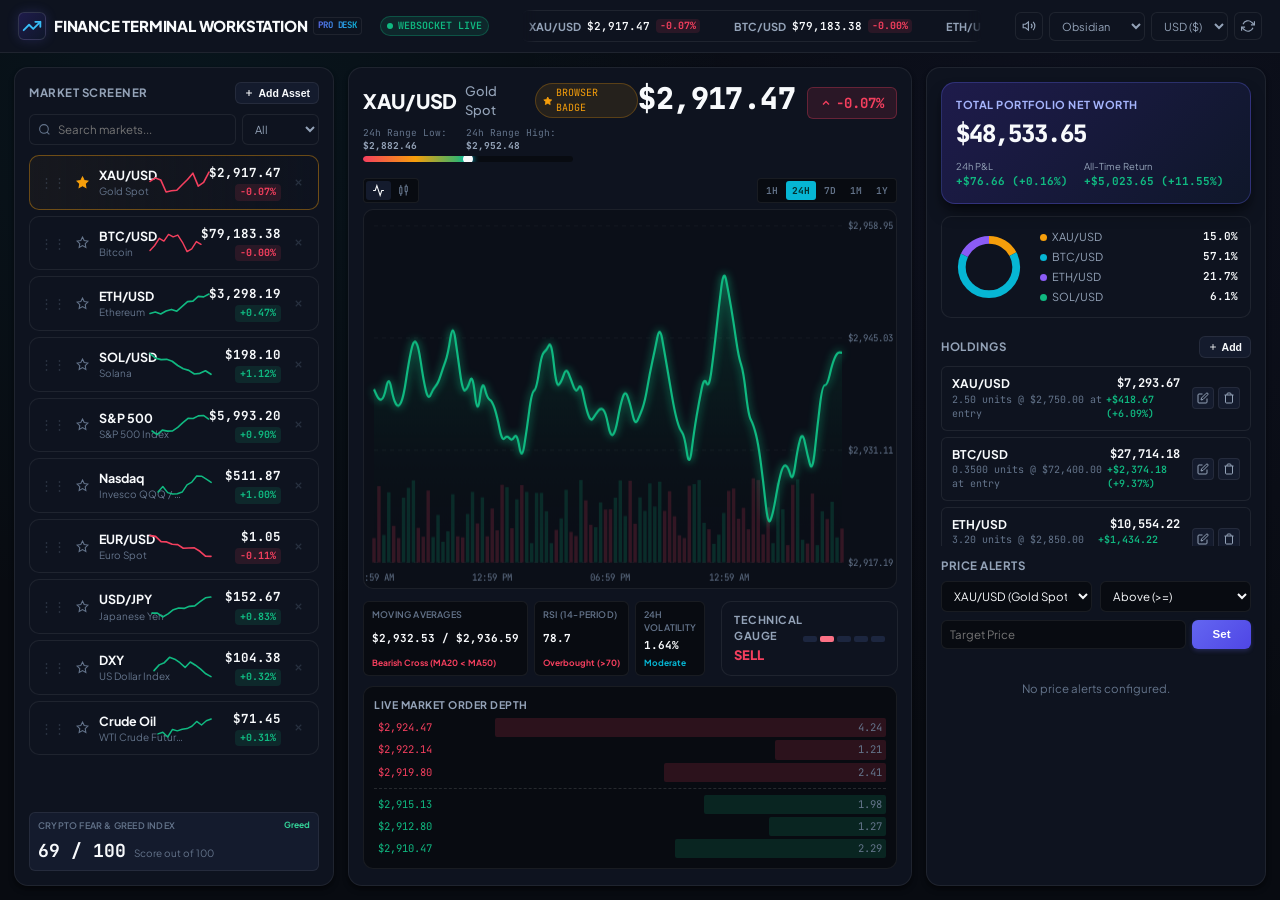
==== dashboard.html @ 5e704557 "Redesign HUD into terminal dashboard UI Reworks the extension into a full “Finance Terminal” experie" ====
<!DOCTYPE html>
<html lang="en">
<head>
  <meta charset="UTF-8">
  <meta name="viewport" content="width=device-width, initial-scale=1.0">
  <title>Finance Terminal Workstation Pro</title>
  <link rel="stylesheet" href="terminal.css">
  <style>
    /* Fullscreen workstation enhancements */
    body {
      background: var(--bg-main);
      height: 100vh;
      overflow: hidden;
    }
    .widescreen-header {
      padding: 10px 18px;
      border-bottom: 1px solid var(--border-subtle);
      background: var(--bg-surface);
      display: flex;
      justify-content: space-between;
      align-items: center;
    }
    .main-terminal-stage {
      height: 380px !important;
    }
    .order-depth-box {
      background: var(--bg-main);
      border: 1px solid var(--border-subtle);
      border-radius: var(--radius-md);
      padding: 10px;
      margin-top: 10px;
    }
    .depth-row {
      display: flex;
      justify-content: space-between;
      font-family: var(--font-mono);
      font-size: 10.5px;
      padding: 2px 4px;
      position: relative;
    }
    .depth-bar-bid {
      position: absolute;
      right: 0;
      top: 0;
      bottom: 0;
      background: rgba(16, 185, 129, 0.15);
      border-radius: 2px;
      z-index: 1;
    }
    .depth-bar-ask {
      position: absolute;
      right: 0;
      top: 0;
      bottom: 0;
      background: rgba(244, 63, 94, 0.15);
      border-radius: 2px;
      z-index: 1;
    }
    .depth-content {
      position: relative;
      z-index: 2;
      display: flex;
      justify-content: space-between;
      width: 100%;
    }
  </style>
</head>
<body data-mode="dashboard">
  <div class="dashboard-mode" id="dashboardRoot">
    
    <!-- Workstation Top Header -->
    <header class="widescreen-header">
      <div class="brand-group">
        <div class="brand-logo-wrap">
          <svg width="20" height="20" viewBox="0 0 24 24" fill="none" stroke="#38bdf8" stroke-width="2.2" stroke-linecap="round" stroke-linejoin="round">
            <polyline points="22 7 13.5 15.5 8.5 10.5 2 17"></polyline>
            <polyline points="16 7 22 7 22 13"></polyline>
          </svg>
        </div>
        <div>
          <div class="brand-title" style="font-size: 15px;">
            <span>FINANCE TERMINAL WORKSTATION</span>
            <span class="brand-tag">PRO DESK</span>
          </div>
        </div>
        <div class="live-beacon" style="margin-left: 10px;">
          <span class="beacon-dot"></span>
          <span>WEBSOCKET LIVE</span>
        </div>
      </div>

      <!-- Center Ticker Tape -->
      <div style="width: 460px; margin: 0 20px;">
        <div class="marquee-container" style="margin-bottom: 0; padding: 4px 0;">
          <div class="marquee-track" id="marqueeTrack">
            <!-- Dynamic items -->
          </div>
        </div>
      </div>

      <!-- Right Header Actions -->
      <div class="header-actions">
        <!-- Audio Chime Toggle -->
        <button class="btn-icon" id="soundToggleBtn" title="Toggle Sound">
          <svg id="soundOnIcon" width="14" height="14" viewBox="0 0 24 24" fill="none" stroke="currentColor" stroke-width="2"><polygon points="11 5 6 9 2 9 2 15 6 15 11 19 11 5"></polygon><path d="M19.07 4.93a10 10 0 0 1 0 14.14M15.54 8.46a5 5 0 0 1 0 7.07"></path></svg>
          <svg id="soundOffIcon" style="display:none;" width="14" height="14" viewBox="0 0 24 24" fill="none" stroke="currentColor" stroke-width="2"><line x1="1" y1="1" x2="23" y2="23"></line><path d="M9 9v3a3 3 0 0 0 5.12 2.12M15 9.34V4a3 3 0 0 0-5.94-.6"></path><path d="M17 16.95A7 7 0 0 1 5 12v-2m14 0v2a7 7 0 0 1-.11 1.23"></path><line x1="12" y1="19" x2="12" y2="23"></line><line x1="8" y1="23" x2="16" y2="23"></line></svg>
        </button>

        <!-- Theme Picker -->
        <select class="filter-select" id="settingTheme" style="font-size: 11px;">
          <option value="obsidian">Obsidian</option>
          <option value="cyber">Cyberpunk</option>
          <option value="midnight">Midnight</option>
          <option value="light">Crisp Light</option>
        </select>

        <!-- Currency -->
        <select class="filter-select" id="settingCurrency" style="font-size: 11px;">
          <option value="USD">USD ($)</option>
          <option value="EUR">EUR (€)</option>
          <option value="GBP">GBP (£)</option>
          <option value="JPY">JPY (¥)</option>
        </select>

        <!-- Refresh -->
        <button class="btn-icon" id="refreshBtn" title="Refresh Now">
          <svg id="refreshIcon" width="14" height="14" viewBox="0 0 24 24" fill="none" stroke="currentColor" stroke-width="2"><polyline points="23 4 23 10 17 10"></polyline><polyline points="1 20 1 14 7 14"></polyline><path d="M3.51 9a9 9 0 0 1 14.85-3.36L23 10M1 14l4.64 4.36A9 9 0 0 0 20.49 15"></path></svg>
        </button>
      </div>
    </header>

    <!-- 3-Column Workstation Grid -->
    <div class="dashboard-grid">
      
      <!-- COLUMN 1: MARKET SCREENER & WATCHLIST -->
      <aside class="dashboard-panel col-left">
        <div class="section-heading" style="margin-bottom: 10px; display: flex; justify-content: space-between; align-items: center;">
          <span>Market Screener</span>
          <button class="btn-small" id="openAddAssetModalBtn">
            <svg width="10" height="10" viewBox="0 0 24 24" fill="none" stroke="currentColor" stroke-width="2.5"><line x1="12" y1="5" x2="12" y2="19"></line><line x1="5" y1="12" x2="19" y2="12"></line></svg>
            Add Asset
          </button>
        </div>

        <div class="screener-toolbar">
          <div class="search-input-wrap">
            <svg class="search-icon" viewBox="0 0 24 24" fill="none" stroke="currentColor" stroke-width="2"><circle cx="11" cy="11" r="8"></circle><line x1="21" y1="21" x2="16.65" y2="16.65"></line></svg>
            <input type="search" class="search-input" id="screenerSearch" placeholder="Search markets...">
          </div>
          <select class="filter-select" id="screenerTypeFilter">
            <option value="all">All</option>
            <option value="crypto">Crypto</option>
            <option value="commodity">Metals</option>
            <option value="index">Indices</option>
            <option value="forex">Forex</option>
          </select>
        </div>

        <div class="watchlist-list" id="watchlistContainer" style="flex: 1; overflow-y: auto;">
          <!-- Dynamically populated -->
        </div>

        <!-- Sentiment Meter in Col 1 -->
        <div class="intel-card" style="margin-top: 10px; background: var(--bg-surface-elevated);">
          <div style="display: flex; justify-content: space-between; align-items: center;">
            <span class="intel-label">Crypto Fear & Greed Index</span>
            <span class="intel-rating" id="fngSignal" style="color: var(--bull);">Greed</span>
          </div>
          <div style="display: flex; align-items: baseline; gap: 8px; margin-top: 4px;">
            <span class="intel-value" id="fngValue" style="font-size: 18px;">68</span>
            <span style="font-size: 10px; color: var(--text-tertiary);">Score out of 100</span>
          </div>
        </div>
      </aside>

      <!-- COLUMN 2: PRIMARY PRO TERMINAL CHART & DEPTH -->
      <main class="dashboard-panel col-center">
        <!-- Hero Header Row -->
        <div class="hero-top-row">
          <div class="hero-asset-meta">
            <span class="hero-symbol" id="heroSymbol" style="font-size: 20px;">XAU/USD</span>
            <span class="hero-name" id="heroName" style="font-size: 13px;">Gold Spot</span>
            <div class="hero-pin-badge" id="heroBadgeStatus">
              <svg width="10" height="10" viewBox="0 0 24 24" fill="#f59e0b" stroke="#f59e0b" stroke-width="2"><polygon points="12 2 15.09 8.26 22 9.27 17 14.14 18.18 21.02 12 17.77 5.82 21.02 7 14.14 2 9.27 8.91 8.26 12 2"></polygon></svg>
              <span>BROWSER BADGE</span>
            </div>
          </div>

          <div style="display: flex; align-items: baseline; gap: 12px;">
            <span class="hero-price" id="heroPrice" style="font-size: 30px;">$2,912.40</span>
            <span class="delta-badge up" id="heroDelta" style="font-size: 14px; padding: 5px 12px;">
              <svg width="12" height="12" viewBox="0 0 24 24" fill="none" stroke="currentColor" stroke-width="2.5"><polyline points="18 15 12 9 6 15"></polyline></svg>
              <span id="heroDeltaVal">+0.85%</span>
            </span>
          </div>
        </div>

        <!-- 24h High/Low -->
        <div class="range-bar-wrap" style="margin-bottom: 14px;">
          <div class="range-labels">
            <span>24h Range Low: <strong id="heroLowPrice">$2,892.10</strong></span>
            <span>24h Range High: <strong id="heroHighPrice">$2,928.40</strong></span>
          </div>
          <div class="range-track" style="height: 6px;">
            <div class="range-fill" id="rangeFill" style="width: 68%;"></div>
            <div class="range-pin" id="rangePin" style="left: 68%; width: 10px; height: 10px;"></div>
          </div>
        </div>

        <!-- Chart Controls -->
        <div class="chart-controls-bar">
          <div class="chart-type-toggle">
            <button class="chart-type-btn active" data-type="area" id="btnChartArea" title="Area Spline">
              <svg viewBox="0 0 24 24" fill="none" stroke="currentColor" stroke-width="2"><polyline points="22 12 18 12 15 21 9 3 6 12 2 12"></polyline></svg>
            </button>
            <button class="chart-type-btn" data-type="candle" id="btnChartCandle" title="Candlestick OHLC">
              <svg viewBox="0 0 24 24" fill="none" stroke="currentColor" stroke-width="2"><rect x="5" y="6" width="4" height="12" rx="1"></rect><line x1="7" y1="2" x2="7" y2="6"></line><line x1="7" y1="18" x2="7" y2="22"></line><rect x="15" y="4" width="4" height="10" rx="1"></rect><line x1="17" y1="1" x2="17" y2="4"></line><line x1="17" y1="14" x2="17" y2="21"></line></svg>
            </button>
          </div>

          <div class="timeframe-group">
            <button class="timeframe-btn active" data-range="1h">1H</button>
            <button class="timeframe-btn" data-range="24h">24H</button>
            <button class="timeframe-btn" data-range="7d">7D</button>
            <button class="timeframe-btn" data-range="1m">1M</button>
            <button class="timeframe-btn" data-range="1y">1Y</button>
          </div>
        </div>

        <!-- Large Interactive Chart Canvas -->
        <div class="chart-stage main-terminal-stage" id="chartStage">
          <canvas class="chart-canvas" id="mainChartCanvas"></canvas>
          <div class="chart-tooltip" id="chartTooltip">
            <div class="tooltip-time" id="tooltipTime">--:--</div>
            <div class="tooltip-price" id="tooltipPrice">$0.00</div>
          </div>
        </div>

        <!-- Technical Intelligence Grid & Meter -->
        <div style="display: grid; grid-template-columns: 2fr 1fr; gap: 10px; margin-top: 12px;">
          <div class="intel-grid" style="margin-top: 0;">
            <div class="intel-card">
              <span class="intel-label">Moving Averages</span>
              <span class="intel-value" id="maValues">$2,890 / $2,865</span>
              <span class="intel-rating" id="maSignal" style="color: var(--bull);">Bullish Cross</span>
            </div>
            <div class="intel-card">
              <span class="intel-label">RSI (14-Period)</span>
              <span class="intel-value" id="rsiValue">58.4</span>
              <span class="intel-rating" id="rsiSignal" style="color: var(--text-secondary);">Neutral Momentum</span>
            </div>
            <div class="intel-card">
              <span class="intel-label">24h Volatility</span>
              <span class="intel-value" id="volatilityVal">1.64%</span>
              <span class="intel-rating" style="color: var(--accent-cyan);">Moderate</span>
            </div>
          </div>

          <div class="technical-meter-card" style="margin-bottom: 0;">
            <div class="meter-left">
              <span class="meter-title">Technical Gauge</span>
              <span class="meter-status bull" id="technicalMeterText">STRONG BUY</span>
            </div>
            <div class="meter-bar-container">
              <div class="meter-segment" id="segStrongSell"></div>
              <div class="meter-segment" id="segSell"></div>
              <div class="meter-segment" id="segNeutral"></div>
              <div class="meter-segment" id="segBuy"></div>
              <div class="meter-segment active-strong-buy" id="segStrongBuy"></div>
            </div>
          </div>
        </div>

        <!-- Order Book Depth Simulation -->
        <div class="order-depth-box">
          <div class="section-heading" style="margin-bottom: 6px; font-size: 10.5px;">Live Market Order Depth</div>
          <div id="orderBookList">
            <!-- Dynamically populated -->
          </div>
        </div>
      </main>

      <!-- COLUMN 3: PORTFOLIO, ALERTS & TOOLS -->
      <aside class="dashboard-panel col-right">
        <!-- Portfolio Hero -->
        <div class="portfolio-hero" style="padding: 14px;">
          <div class="portfolio-label">Total Portfolio Net Worth</div>
          <div class="portfolio-total" id="portfolioTotalVal" style="font-size: 24px;">$48,912.45</div>
          <div class="portfolio-metrics">
            <div class="p-metric">
              <span class="p-metric-label">24h P&L</span>
              <span class="p-metric-val" id="portfolio24hPnl" style="color: var(--bull);">+$1,140.20 (+2.38%)</span>
            </div>
            <div class="p-metric">
              <span class="p-metric-label">All-Time Return</span>
              <span class="p-metric-val" id="portfolioAllTimePnl" style="color: var(--bull);">+$8,450.00 (+20.8%)</span>
            </div>
          </div>
        </div>

        <!-- Donut Allocation -->
        <div class="allocation-wrap">
          <div class="donut-stage" style="width: 70px; height: 70px;">
            <svg class="donut-svg" viewBox="0 0 36 36" id="portfolioDonutSvg"></svg>
          </div>
          <div class="donut-legend" id="donutLegend" style="font-size: 10.5px;"></div>
        </div>

        <!-- Holdings List -->
        <div class="holdings-header" style="margin-top: 6px;">
          <span class="section-heading">Holdings</span>
          <button class="btn-small" id="openAddHoldingBtn">
            <svg width="10" height="10" viewBox="0 0 24 24" fill="none" stroke="currentColor" stroke-width="2"><line x1="12" y1="5" x2="12" y2="19"></line><line x1="5" y1="12" x2="19" y2="12"></line></svg>
            Add
          </button>
        </div>
        <div id="holdingsListContainer" style="max-height: 180px; overflow-y: auto; margin-bottom: 12px;"></div>

        <!-- Quick Price Alerts -->
        <div class="section-heading" style="margin-bottom: 6px;">Price Alerts</div>
        <form class="alert-builder-form" id="alertBuilderForm" style="margin-bottom: 8px;">
          <div class="alert-input-grid">
            <select id="alertAssetSelect" aria-label="Asset"></select>
            <select id="alertConditionSelect" aria-label="Condition">
              <option value="above">Above (>=)</option>
              <option value="below">Below (<=)</option>
            </select>
          </div>
          <div style="display: flex; gap: 6px;">
            <input type="number" step="any" min="0" id="alertTargetInput" placeholder="Target Price" required>
            <button type="submit" class="btn-primary" style="width: 70px; padding: 6px 10px;">Set</button>
          </div>
        </form>
        <div class="active-alerts-list" id="activeAlertsList" style="flex: 1; overflow-y: auto;"></div>
      </aside>

    </div>

    <!-- Modals -->
    <!-- 1. Add Asset Modal -->
    <div class="modal-overlay" id="addAssetModal">
      <div class="modal-box">
        <div class="modal-title">
          <svg width="16" height="16" viewBox="0 0 24 24" fill="none" stroke="#6366f1" stroke-width="2.5"><line x1="12" y1="5" x2="12" y2="19"></line><line x1="5" y1="12" x2="19" y2="12"></line></svg>
          Add Custom Asset
        </div>
        <div class="modal-inputs">
          <input type="text" id="customSymbolInput" placeholder="Symbol (e.g. DOGE, NVDA, TSLA)" autocomplete="off">
          <input type="text" id="customNameInput" placeholder="Asset Name (e.g. Dogecoin)" autocomplete="off">
          <select id="customTypeInput">
            <option value="crypto">Cryptocurrency</option>
            <option value="commodity">Commodity / Metal</option>
            <option value="index">Index / Stock</option>
            <option value="forex">Forex Pair</option>
          </select>
        </div>
        <div class="modal-actions">
          <button class="btn-secondary" id="cancelAddAssetBtn">Cancel</button>
          <button class="btn-primary" id="confirmAddAssetBtn" style="width: auto;">Add to Watchlist</button>
        </div>
      </div>
    </div>

    <!-- 2. Add / Update Holding Modal -->
    <div class="modal-overlay" id="addHoldingModal">
      <div class="modal-box">
        <div class="modal-title">
          <svg width="16" height="16" viewBox="0 0 24 24" fill="none" stroke="#10b981" stroke-width="2.5"><rect x="2" y="7" width="20" height="14" rx="2" ry="2"></rect><path d="M16 21V5a2 2 0 0 0-2-2h-4a2 2 0 0 0-2 2v16"></path></svg>
          <span id="holdingModalTitleText">Track Asset Value</span>
        </div>
        <input type="hidden" id="editingHoldingId" value="">
        <div class="modal-inputs">
          <label style="font-size: 10px; color: var(--text-tertiary); font-weight: 700; text-transform: uppercase;">1. Choose Asset</label>
          <select id="holdingAssetSelect"></select>
          <div id="holdingCurrentPriceInfo" style="font-size: 11px; font-family: var(--font-mono); color: var(--accent-cyan); margin-top: -4px; margin-bottom: 6px;">
            Current Market Price: $0.00
          </div>

          <div style="display: flex; gap: 4px; margin-bottom: 8px;">
            <button type="button" class="btn-small active" id="modeUsdBtn" style="flex: 1; justify-content: center; font-size: 10px; padding: 5px 6px;">💵 In USD ($)</button>
            <button type="button" class="btn-small" id="modeUnitsBtn" style="flex: 1; justify-content: center; font-size: 10px; padding: 5px 6px;">🪙 By Coin/Units</button>
          </div>

          <!-- Mode 1: USD Amount (Intuitive & Default) -->
          <div id="holdingUsdContainer">
            <label style="font-size: 10px; color: var(--text-tertiary); font-weight: 700; text-transform: uppercase;">2. How much you hold in USD right now</label>
            <input type="number" step="any" min="0" id="holdingUsdAmountInput" placeholder="e.g. 500 or 2500" autocomplete="off">
            <div id="holdingUsdCalcPreview" style="font-size: 10.5px; font-family: var(--font-mono); color: var(--text-secondary); margin-top: 4px;">
              ≈ 0.00 units locked at current price
            </div>
          </div>

          <!-- Mode 2: By exact units / custom price (Optional) -->
          <div id="holdingUnitsContainer" style="display: none;">
            <label style="font-size: 10px; color: var(--text-tertiary); font-weight: 700; text-transform: uppercase;">Exact units owned</label>
            <input type="number" step="any" min="0" id="holdingAmountInput" placeholder="Quantity (e.g. 0.035)" autocomplete="off">
            <label style="font-size: 10px; color: var(--text-tertiary); font-weight: 700; text-transform: uppercase; margin-top: 6px;">Buy Price per unit ($)</label>
            <input type="number" step="any" min="0" id="holdingBuyPriceInput" placeholder="Price per unit ($)" autocomplete="off">
          </div>
        </div>
        <div class="modal-actions">
          <button class="btn-secondary" id="cancelAddHoldingBtn">Cancel</button>
          <button class="btn-primary" id="confirmAddHoldingBtn" style="width: auto;">Start Tracking</button>
        </div>
      </div>
    </div>

  </div>

  <script src="config.js"></script>
  <script src="popup.js"></script>
</body>
</html>
---- terminal.css ----
/* ==========================================================================
   FINANCE TERMINAL & HUD — MASTER DESIGN SYSTEM
   ========================================================================== */

@import url('https://fonts.googleapis.com/css2?family=JetBrains+Mono:wght@400;500;600;700&family=Plus+Jakarta+Sans:wght@300;400;500;600;700;800&display=swap');

:root {
  /* Default: Obsidian Theme */
  --bg-main: #080b11;
  --bg-surface: #0e131f;
  --bg-surface-elevated: #141b2d;
  --bg-surface-hover: #1c263f;
  --bg-glass: rgba(14, 19, 31, 0.75);
  
  --border-subtle: rgba(255, 255, 255, 0.07);
  --border-medium: rgba(255, 255, 255, 0.12);
  --border-focus: #6366f1;
  --border-glow: rgba(99, 102, 241, 0.25);
  
  --text-primary: #f8fafc;
  --text-secondary: #94a3b8;
  --text-tertiary: #64748b;
  --text-inverse: #090d16;
  
  --bull: #10b981;
  --bull-glow: rgba(16, 185, 129, 0.2);
  --bull-bg: rgba(16, 185, 129, 0.12);
  --bull-border: rgba(16, 185, 129, 0.3);
  
  --bear: #f43f5e;
  --bear-glow: rgba(244, 63, 94, 0.2);
  --bear-bg: rgba(244, 63, 94, 0.12);
  --bear-border: rgba(244, 63, 94, 0.3);
  
  --accent: #6366f1;
  --accent-cyan: #06b6d4;
  --accent-gold: #f59e0b;
  --accent-purple: #8b5cf6;
  --accent-glow: rgba(6, 182, 212, 0.2);
  
  --font-sans: 'Plus Jakarta Sans', -apple-system, BlinkMacSystemFont, "Segoe UI", Roboto, sans-serif;
  --font-mono: 'JetBrains Mono', monospace;
  
  --radius-xs: 4px;
  --radius-sm: 6px;
  --radius-md: 10px;
  --radius-lg: 14px;
  --radius-xl: 18px;
  --radius-full: 9999px;
  
  --shadow-sm: 0 1px 2px 0 rgba(0, 0, 0, 0.25);
  --shadow-md: 0 4px 6px -1px rgba(0, 0, 0, 0.4), 0 2px 4px -2px rgba(0, 0, 0, 0.4);
  --shadow-lg: 0 10px 15px -3px rgba(0, 0, 0, 0.5), 0 4px 6px -4px rgba(0, 0, 0, 0.5);
  --shadow-glow-cyan: 0 0 20px rgba(6, 182, 212, 0.25);
  --shadow-glow-bull: 0 0 15px rgba(16, 185, 129, 0.2);
  --shadow-glow-bear: 0 0 15px rgba(244, 63, 94, 0.2);
  
  --transition-fast: 0.15s cubic-bezier(0.4, 0, 0.2, 1);
  --transition-normal: 0.25s cubic-bezier(0.4, 0, 0.2, 1);
}

/* Theme: Cyberpunk Emerald */
[data-theme="cyber"] {
  --bg-main: #050b09;
  --bg-surface: #0a1713;
  --bg-surface-elevated: #10241e;
  --bg-surface-hover: #17332b;
  --bg-glass: rgba(10, 23, 19, 0.8);
  --border-subtle: rgba(16, 185, 129, 0.15);
  --border-medium: rgba(16, 185, 129, 0.25);
  --accent: #10b981;
  --accent-cyan: #2dd4bf;
  --border-focus: #10b981;
}

/* Theme: Midnight Navy */
[data-theme="midnight"] {
  --bg-main: #050914;
  --bg-surface: #0b1329;
  --bg-surface-elevated: #111d3e;
  --bg-surface-hover: #192b57;
  --bg-glass: rgba(11, 19, 41, 0.8);
  --border-subtle: rgba(56, 189, 248, 0.12);
  --border-medium: rgba(56, 189, 248, 0.22);
  --accent: #38bdf8;
  --accent-cyan: #38bdf8;
  --border-focus: #38bdf8;
}

/* Theme: Crisp Light */
[data-theme="light"] {
  --bg-main: #f1f5f9;
  --bg-surface: #ffffff;
  --bg-surface-elevated: #f8fafc;
  --bg-surface-hover: #e2e8f0;
  --bg-glass: rgba(255, 255, 255, 0.85);
  --border-subtle: #e2e8f0;
  --border-medium: #cbd5e1;
  --border-focus: #4f46e5;
  --text-primary: #0f172a;
  --text-secondary: #475569;
  --text-tertiary: #94a3b8;
  --text-inverse: #ffffff;
  --shadow-sm: 0 1px 3px rgba(0,0,0,0.06);
  --shadow-md: 0 4px 6px -1px rgba(0,0,0,0.08);
  --shadow-lg: 0 10px 15px -3px rgba(0,0,0,0.1);
}

/* Reset & Base */
* {
  box-sizing: border-box;
  margin: 0;
  padding: 0;
}

body {
  font-family: var(--font-sans);
  background: var(--bg-main);
  color: var(--text-primary);
  font-size: 13px;
  line-height: 1.45;
  -webkit-font-smoothing: antialiased;
  -moz-osx-font-smoothing: grayscale;
  overflow-x: hidden;
  user-select: none;
}

/* Scrollbar Styling */
::-webkit-scrollbar {
  width: 5px;
  height: 5px;
}
::-webkit-scrollbar-track {
  background: transparent;
}
::-webkit-scrollbar-thumb {
  background: var(--border-medium);
  border-radius: var(--radius-full);
}
::-webkit-scrollbar-thumb:hover {
  background: var(--text-tertiary);
}

/* Keyframes & Micro-Animations */
@keyframes pulse-radar {
  0% { transform: scale(0.95); opacity: 0.8; box-shadow: 0 0 0 0 rgba(16, 185, 129, 0.7); }
  70% { transform: scale(1.05); opacity: 1; box-shadow: 0 0 0 6px rgba(16, 185, 129, 0); }
  100% { transform: scale(0.95); opacity: 0.8; box-shadow: 0 0 0 0 rgba(16, 185, 129, 0); }
}

@keyframes flash-green {
  0% { background-color: rgba(16, 185, 129, 0.4); text-shadow: 0 0 8px #10b981; }
  100% { background-color: transparent; text-shadow: none; }
}

@keyframes flash-red {
  0% { background-color: rgba(244, 63, 94, 0.4); text-shadow: 0 0 8px #f43f5e; }
  100% { background-color: transparent; text-shadow: none; }
}

@keyframes ticker-slide {
  0% { transform: translateX(0); }
  100% { transform: translateX(-50%); }
}

.flash-up {
  animation: flash-green 1.2s ease-out;
}

.flash-down {
  animation: flash-red 1.2s ease-out;
}

/* Layout Containers */
.app-container {
  display: flex;
  flex-direction: column;
  min-height: 100vh;
  position: relative;
}

.popup-mode {
  width: 580px;
  min-height: 575px;
  max-height: 600px;
  overflow-y: auto;
  padding: 10px 12px;
  background: var(--bg-main);
  background-image: radial-gradient(circle at 50% 0%, rgba(99, 102, 241, 0.08) 0%, transparent 70%);
}

.dashboard-mode {
  width: 100vw;
  height: 100vh;
  overflow: hidden;
  display: flex;
  flex-direction: column;
  background: var(--bg-main);
  background-image: 
    radial-gradient(circle at 15% 10%, rgba(6, 182, 212, 0.06) 0%, transparent 40%),
    radial-gradient(circle at 85% 20%, rgba(99, 102, 241, 0.06) 0%, transparent 45%);
}

/* Header */
.terminal-header {
  display: flex;
  align-items: center;
  justify-content: space-between;
  padding-bottom: 8px;
  border-bottom: 1px solid var(--border-subtle);
  margin-bottom: 8px;
  position: relative;
  z-index: 10;
}

.brand-group {
  display: flex;
  align-items: center;
  gap: 8px;
}

.brand-logo-wrap {
  width: 28px;
  height: 28px;
  border-radius: var(--radius-sm);
  background: linear-gradient(135deg, #1e1b4b 0%, #0f172a 100%);
  border: 1px solid var(--border-medium);
  display: flex;
  align-items: center;
  justify-content: center;
  box-shadow: 0 0 12px rgba(99, 102, 241, 0.2);
}

.brand-title {
  font-size: 13.5px;
  font-weight: 800;
  letter-spacing: -0.2px;
  color: var(--text-primary);
  display: flex;
  align-items: center;
  gap: 6px;
}

.brand-tag {
  font-size: 9px;
  font-weight: 700;
  font-family: var(--font-mono);
  background: linear-gradient(90deg, #6366f1, #06b6d4);
  -webkit-background-clip: text;
  -webkit-text-fill-color: transparent;
  padding: 1px 4px;
  border: 1px solid var(--border-subtle);
  border-radius: var(--radius-xs);
  text-transform: uppercase;
}

.live-beacon {
  display: flex;
  align-items: center;
  gap: 5px;
  font-size: 10px;
  font-weight: 600;
  font-family: var(--font-mono);
  color: var(--bull);
  background: var(--bull-bg);
  border: 1px solid var(--bull-border);
  padding: 2px 6px;
  border-radius: var(--radius-full);
}

.beacon-dot {
  width: 6px;
  height: 6px;
  border-radius: 50%;
  background: var(--bull);
  animation: pulse-radar 2s infinite;
}

.header-actions {
  display: flex;
  align-items: center;
  gap: 6px;
}

.btn-icon {
  background: var(--bg-surface);
  border: 1px solid var(--border-subtle);
  color: var(--text-secondary);
  width: 28px;
  height: 28px;
  border-radius: var(--radius-sm);
  display: flex;
  align-items: center;
  justify-content: center;
  cursor: pointer;
  transition: all var(--transition-fast);
}

.btn-icon:hover {
  background: var(--bg-surface-hover);
  color: var(--text-primary);
  border-color: var(--border-medium);
  transform: translateY(-1px);
}

.btn-icon.active {
  color: var(--accent-cyan);
  border-color: var(--accent-cyan);
  background: rgba(6, 182, 212, 0.1);
}

.btn-icon svg {
  width: 14px;
  height: 14px;
}

/* Marquee Bar */
.marquee-container {
  width: 100%;
  height: 32px;
  overflow: hidden;
  background: var(--bg-surface);
  border: 1px solid var(--border-subtle);
  border-radius: var(--radius-sm);
  padding: 0 8px;
  margin-bottom: 8px;
  position: relative;
  display: flex;
  align-items: center;
  mask-image: linear-gradient(90deg, transparent 0%, black 3%, black 97%, transparent 100%);
  -webkit-mask-image: linear-gradient(90deg, transparent 0%, black 3%, black 97%, transparent 100%);
}

.marquee-track {
  display: flex;
  align-items: center;
  flex-wrap: nowrap;
  gap: 22px;
  width: max-content;
  height: 100%;
  will-change: transform;
  animation: ticker-slide 34s linear infinite;
}

.marquee-container:hover .marquee-track {
  animation-play-state: paused;
}

.ticker-item {
  display: inline-flex;
  align-items: center;
  flex-shrink: 0;
  white-space: nowrap;
  height: 100%;
  gap: 6px;
  font-size: 11px;
  line-height: 1;
  padding: 3px 6px;
  border-radius: var(--radius-xs);
  cursor: pointer;
  transition: all var(--transition-fast);
}

.ticker-item:hover {
  background: var(--bg-surface-hover);
  transform: translateY(-1px);
}

.ticker-sym {
  font-weight: 700;
  color: var(--text-secondary);
  white-space: nowrap;
}

.ticker-val {
  font-family: var(--font-mono);
  font-weight: 600;
  color: var(--text-primary);
  white-space: nowrap;
}

.ticker-delta {
  font-family: var(--font-mono);
  font-weight: 700;
  font-size: 10px;
  padding: 1px 4px;
  border-radius: var(--radius-xs);
  white-space: nowrap;
  line-height: 1.2;
}

.ticker-delta.up { color: var(--bull); background: var(--bull-bg); }
.ticker-delta.down { color: var(--bear); background: var(--bear-bg); }

/* Navigation Tabs */
.nav-tabs {
  display: flex;
  gap: 4px;
  background: var(--bg-surface);
  padding: 3px;
  border-radius: var(--radius-md);
  border: 1px solid var(--border-subtle);
  margin-bottom: 8px;
}

.nav-tab-btn {
  flex: 1;
  display: flex;
  align-items: center;
  justify-content: center;
  gap: 6px;
  padding: 6px 8px;
  background: transparent;
  border: none;
  border-radius: var(--radius-sm);
  color: var(--text-secondary);
  font-family: var(--font-sans);
  font-size: 11.5px;
  font-weight: 600;
  cursor: pointer;
  transition: all var(--transition-fast);
}

.nav-tab-btn:hover {
  color: var(--text-primary);
  background: var(--bg-surface-hover);
}

.nav-tab-btn.active {
  color: var(--text-primary);
  background: var(--bg-surface-elevated);
  box-shadow: var(--shadow-sm);
  border: 1px solid var(--border-medium);
}

.nav-tab-btn svg {
  width: 13px;
  height: 13px;
}

.tab-content {
  display: none;
  animation: fadeIn 0.2s ease-out;
}

.tab-content.active {
  display: block;
}

@keyframes fadeIn {
  from { opacity: 0; transform: translateY(4px); }
  to { opacity: 1; transform: translateY(0); }
}

/* Hero Card */
.hero-card {
  background: linear-gradient(145deg, var(--bg-surface) 0%, var(--bg-surface-elevated) 100%);
  border: 1px solid var(--border-medium);
  border-radius: var(--radius-lg);
  padding: 10px 12px;
  margin-bottom: 8px;
  box-shadow: var(--shadow-lg);
  position: relative;
  overflow: hidden;
}

.hero-glow {
  position: absolute;
  top: -40px;
  right: -40px;
  width: 120px;
  height: 120px;
  border-radius: 50%;
  filter: blur(40px);
  pointer-events: none;
  opacity: 0.15;
  background: var(--accent-cyan);
}

.hero-top-row {
  display: flex;
  justify-content: space-between;
  align-items: center;
  margin-bottom: 6px;
}

.hero-asset-meta {
  display: flex;
  align-items: center;
  gap: 8px;
}

.hero-symbol {
  font-size: 15px;
  font-weight: 800;
  letter-spacing: -0.3px;
}

.hero-name {
  font-size: 11px;
  color: var(--text-secondary);
  font-weight: 500;
}

.hero-pin-badge {
  display: flex;
  align-items: center;
  gap: 4px;
  font-size: 10px;
  font-family: var(--font-mono);
  color: var(--accent-gold);
  background: rgba(245, 158, 11, 0.1);
  border: 1px solid rgba(245, 158, 11, 0.25);
  padding: 2px 7px;
  border-radius: var(--radius-full);
}

.hero-price-row {
  display: flex;
  justify-content: space-between;
  align-items: center;
  margin-bottom: 6px;
  gap: 12px;
}

.hero-price-group {
  display: flex;
  align-items: baseline;
  gap: 8px;
}

.hero-price {
  font-size: 24px;
  font-weight: 800;
  font-family: var(--font-mono);
  letter-spacing: -0.6px;
  line-height: 1;
}

.delta-badge {
  display: inline-flex;
  align-items: center;
  gap: 4px;
  padding: 3px 7px;
  border-radius: var(--radius-sm);
  font-size: 11px;
  font-weight: 700;
  font-family: var(--font-mono);
}

.delta-badge.up {
  color: var(--bull);
  background: var(--bull-bg);
  border: 1px solid var(--bull-border);
}

.delta-badge.down {
  color: var(--bear);
  background: var(--bear-bg);
  border: 1px solid var(--bear-border);
}

/* 24h Range Bar */
.range-bar-wrap {
  width: 210px;
  flex-shrink: 0;
  margin-bottom: 0;
}

.range-labels {
  display: flex;
  justify-content: space-between;
  font-size: 9.5px;
  font-family: var(--font-mono);
  color: var(--text-tertiary);
  margin-bottom: 3px;
}

.range-labels strong {
  color: var(--text-secondary);
}

.range-track {
  width: 100%;
  height: 4px;
  background: var(--bg-main);
  border-radius: var(--radius-full);
  position: relative;
  overflow: hidden;
}

.range-fill {
  position: absolute;
  top: 0;
  left: 0;
  height: 100%;
  background: linear-gradient(90deg, var(--bear), var(--accent-gold), var(--bull));
  border-radius: var(--radius-full);
}

.range-pin {
  position: absolute;
  top: 50%;
  transform: translate(-50%, -50%);
  width: 8px;
  height: 8px;
  border-radius: 50%;
  background: var(--text-primary);
  box-shadow: 0 0 6px var(--accent-cyan);
}

/* Chart Controls */
.chart-controls-bar {
  display: flex;
  justify-content: space-between;
  align-items: center;
  margin-bottom: 6px;
  margin-top: 2px;
}

.chart-type-toggle {
  display: flex;
  background: var(--bg-main);
  padding: 2px;
  border-radius: var(--radius-xs);
  border: 1px solid var(--border-subtle);
}

.chart-type-btn {
  background: transparent;
  border: none;
  color: var(--text-tertiary);
  padding: 3px 6px;
  border-radius: 3px;
  cursor: pointer;
  display: flex;
  align-items: center;
  transition: all var(--transition-fast);
}

.chart-type-btn.active {
  background: var(--bg-surface-elevated);
  color: var(--text-primary);
}

.chart-type-btn svg {
  width: 13px;
  height: 13px;
}

.timeframe-group {
  display: flex;
  gap: 2px;
  background: var(--bg-main);
  padding: 2px;
  border-radius: var(--radius-xs);
  border: 1px solid var(--border-subtle);
}

.timeframe-btn {
  background: transparent;
  border: none;
  color: var(--text-tertiary);
  font-family: var(--font-mono);
  font-size: 9.5px;
  font-weight: 600;
  padding: 3px 6px;
  border-radius: 3px;
  cursor: pointer;
  transition: all var(--transition-fast);
}

.timeframe-btn:hover {
  color: var(--text-primary);
}

.timeframe-btn.active {
  background: var(--accent-cyan);
  color: #042f2e;
  font-weight: 700;
}

.chart-stage {
  position: relative;
  width: 100%;
  height: 125px;
  background: rgba(0, 0, 0, 0.2);
  border-radius: var(--radius-md);
  border: 1px solid var(--border-subtle);
  overflow: hidden;
  cursor: crosshair;
}

.chart-canvas {
  width: 100%;
  height: 100%;
  display: block;
}

.chart-tooltip {
  position: absolute;
  display: none;
  pointer-events: none;
  background: var(--bg-surface-elevated);
  border: 1px solid var(--border-medium);
  border-radius: var(--radius-sm);
  padding: 6px 9px;
  font-family: var(--font-mono);
  font-size: 10.5px;
  box-shadow: var(--shadow-lg);
  z-index: 20;
  transform: translate(-50%, -120%);
  white-space: nowrap;
}

.tooltip-time {
  font-size: 9px;
  color: var(--text-tertiary);
  margin-bottom: 2px;
}

.tooltip-price {
  font-weight: 700;
  color: var(--text-primary);
}

.tooltip-delta {
  font-size: 9.5px;
  margin-left: 4px;
}

/* Technical Intel Grid */
.intel-grid {
  display: grid;
  grid-template-columns: repeat(4, 1fr);
  gap: 6px;
  margin-top: 8px;
}

.intel-card {
  background: var(--bg-main);
  border: 1px solid var(--border-subtle);
  border-radius: var(--radius-sm);
  padding: 6px 8px;
  display: flex;
  flex-direction: column;
  justify-content: space-between;
  min-height: 52px;
  gap: 2px;
}

.intel-label {
  font-size: 9px;
  color: var(--text-tertiary);
  font-weight: 600;
  text-transform: uppercase;
  letter-spacing: 0.2px;
}

.intel-value {
  font-family: var(--font-mono);
  font-size: 11px;
  font-weight: 700;
  color: var(--text-primary);
  white-space: nowrap;
  overflow: hidden;
  text-overflow: ellipsis;
}

.intel-rating {
  font-size: 8.5px;
  font-weight: 700;
  white-space: nowrap;
  overflow: hidden;
  text-overflow: ellipsis;
}

.intel-gauge-card {
  background: var(--bg-main);
}

.intel-gauge-card .meter-bar-container {
  display: flex;
  gap: 2px;
  align-items: center;
  margin-top: 2px;
}

.intel-gauge-card .meter-segment {
  flex: 1;
  height: 5px;
  border-radius: 2px;
  background: var(--bg-surface-hover);
  transition: all var(--transition-fast);
}

/* Technical Meter */
.technical-meter-card {
  background: var(--bg-surface);
  border: 1px solid var(--border-subtle);
  border-radius: var(--radius-md);
  padding: 10px 12px;
  margin-bottom: 12px;
  display: flex;
  align-items: center;
  justify-content: space-between;
}

.meter-left {
  display: flex;
  flex-direction: column;
  gap: 2px;
}

.meter-title {
  font-size: 11px;
  font-weight: 700;
  text-transform: uppercase;
  letter-spacing: 0.5px;
  color: var(--text-secondary);
}

.meter-status {
  font-size: 13px;
  font-weight: 800;
}

.meter-status.bull { color: var(--bull); }
.meter-status.bear { color: var(--bear); }
.meter-status.neutral { color: var(--text-secondary); }

.meter-bar-container {
  display: flex;
  gap: 3px;
  align-items: center;
}

.meter-segment {
  width: 14px;
  height: 6px;
  border-radius: 2px;
  background: var(--bg-surface-hover);
  transition: all var(--transition-fast);
}

.meter-segment.active-strong-sell { background: var(--bear); box-shadow: 0 0 8px var(--bear); }
.meter-segment.active-sell { background: #fb7185; }
.meter-segment.active-neutral { background: var(--accent-gold); }
.meter-segment.active-buy { background: #34d399; }
.meter-segment.active-strong-buy { background: var(--bull); box-shadow: 0 0 8px var(--bull); }

/* Watchlist Screener */
.screener-toolbar {
  display: flex;
  gap: 6px;
  margin-bottom: 10px;
}

.search-input-wrap {
  flex: 1;
  position: relative;
  display: flex;
  align-items: center;
}

.search-icon {
  position: absolute;
  left: 9px;
  width: 13px;
  height: 13px;
  color: var(--text-tertiary);
  pointer-events: none;
}

.search-input {
  width: 100%;
  background: var(--bg-surface);
  border: 1px solid var(--border-subtle);
  border-radius: var(--radius-sm);
  padding: 7px 10px 7px 28px;
  color: var(--text-primary);
  font-family: var(--font-sans);
  font-size: 11.5px;
  transition: border-color var(--transition-fast);
}

.search-input:focus {
  outline: none;
  border-color: var(--accent);
  box-shadow: 0 0 0 2px var(--border-glow);
}

.filter-select {
  background: var(--bg-surface);
  border: 1px solid var(--border-subtle);
  border-radius: var(--radius-sm);
  padding: 6px 8px;
  color: var(--text-secondary);
  font-family: var(--font-sans);
  font-size: 11px;
  cursor: pointer;
  outline: none;
}

.filter-select:focus {
  border-color: var(--accent);
}

.watchlist-list {
  display: flex;
  flex-direction: column;
  gap: 6px;
  margin-bottom: 12px;
}

.asset-row {
  display: flex;
  align-items: center;
  justify-content: space-between;
  background: var(--bg-surface);
  border: 1px solid var(--border-subtle);
  border-radius: var(--radius-md);
  padding: 8px 10px;
  cursor: pointer;
  transition: all var(--transition-fast);
  position: relative;
}

.asset-row:hover {
  background: var(--bg-surface-hover);
  border-color: var(--border-medium);
  transform: translateY(-1px);
}

.asset-row.pinned {
  border-color: rgba(245, 158, 11, 0.4);
  background: linear-gradient(90deg, rgba(245, 158, 11, 0.04) 0%, var(--bg-surface) 100%);
}

.asset-row.drag-over {
  border-color: var(--accent-cyan);
  background: var(--bg-surface-hover);
}

.asset-left {
  display: flex;
  align-items: center;
  gap: 8px;
  min-width: 110px;
}

.drag-handle {
  color: var(--text-tertiary);
  cursor: grab;
  opacity: 0.3;
  transition: opacity var(--transition-fast);
}

.asset-row:hover .drag-handle {
  opacity: 0.8;
}

.asset-pin-btn {
  background: none;
  border: none;
  color: var(--text-tertiary);
  cursor: pointer;
  padding: 2px;
  display: flex;
  align-items: center;
  transition: color var(--transition-fast);
}

.asset-pin-btn:hover {
  color: var(--accent-gold);
}

.asset-pin-btn.active {
  color: var(--accent-gold);
}

.asset-info {
  display: flex;
  flex-direction: column;
}

.asset-symbol {
  font-weight: 700;
  font-size: 12.5px;
  color: var(--text-primary);
}

.asset-name {
  font-size: 10px;
  color: var(--text-tertiary);
  white-space: nowrap;
  overflow: hidden;
  text-overflow: ellipsis;
  max-width: 85px;
}

.asset-chart-cell {
  width: 65px;
  height: 28px;
  display: flex;
  align-items: center;
}

.mini-sparkline {
  width: 100%;
  height: 100%;
  overflow: visible;
}

.asset-right {
  display: flex;
  align-items: center;
  gap: 8px;
}

.asset-price-block {
  display: flex;
  flex-direction: column;
  align-items: flex-end;
  gap: 2px;
  min-width: 70px;
}

.asset-price {
  font-family: var(--font-mono);
  font-weight: 700;
  font-size: 12.5px;
  color: var(--text-primary);
}

.asset-delta {
  font-family: var(--font-mono);
  font-weight: 700;
  font-size: 10px;
  padding: 1px 5px;
  border-radius: var(--radius-xs);
}

.asset-delta.up { color: var(--bull); background: var(--bull-bg); }
.asset-delta.down { color: var(--bear); background: var(--bear-bg); }

.asset-del-row-btn {
  background: transparent;
  border: none;
  color: var(--text-tertiary);
  cursor: pointer;
  padding: 4px;
  border-radius: var(--radius-xs);
  display: flex;
  align-items: center;
  justify-content: center;
  opacity: 0.3;
  transition: all var(--transition-fast);
}

.asset-row:hover .asset-del-row-btn {
  opacity: 0.8;
}

.asset-del-row-btn:hover {
  color: var(--bear);
  background: var(--bear-bg);
  opacity: 1;
}

/* Portfolio Section */
.portfolio-hero {
  background: linear-gradient(135deg, #1e1b4b 0%, #0f172a 100%);
  border: 1px solid rgba(99, 102, 241, 0.3);
  border-radius: var(--radius-lg);
  padding: 16px;
  margin-bottom: 12px;
  box-shadow: var(--shadow-lg);
  position: relative;
  overflow: hidden;
}

.portfolio-label {
  font-size: 11px;
  font-weight: 700;
  color: #a5b4fc;
  text-transform: uppercase;
  letter-spacing: 0.5px;
  margin-bottom: 4px;
}

.portfolio-total {
  font-size: 28px;
  font-weight: 800;
  font-family: var(--font-mono);
  letter-spacing: -1px;
  margin-bottom: 8px;
}

.portfolio-metrics {
  display: flex;
  gap: 16px;
  font-size: 11px;
}

.p-metric {
  display: flex;
  flex-direction: column;
}

.p-metric-label {
  color: #94a3b8;
  font-size: 9.5px;
}

.p-metric-val {
  font-family: var(--font-mono);
  font-weight: 700;
}

.allocation-wrap {
  display: flex;
  align-items: center;
  gap: 16px;
  background: var(--bg-surface);
  border: 1px solid var(--border-subtle);
  border-radius: var(--radius-md);
  padding: 12px;
  margin-bottom: 12px;
}

.donut-stage {
  width: 80px;
  height: 80px;
  flex-shrink: 0;
}

.donut-svg {
  width: 100%;
  height: 100%;
  transform: rotate(-90deg);
}

.donut-legend {
  flex: 1;
  display: flex;
  flex-direction: column;
  gap: 4px;
}

.legend-item {
  display: flex;
  align-items: center;
  justify-content: space-between;
  font-size: 11px;
}

.legend-dot {
  width: 7px;
  height: 7px;
  border-radius: 50%;
  display: inline-block;
  margin-right: 5px;
}

.legend-sym {
  color: var(--text-secondary);
}

.legend-pct {
  font-family: var(--font-mono);
  font-weight: 600;
  color: var(--text-primary);
}

/* Holdings List & Actions */
.holdings-header {
  display: flex;
  justify-content: space-between;
  align-items: center;
  margin-bottom: 8px;
}

.section-heading {
  font-size: 11.5px;
  font-weight: 700;
  text-transform: uppercase;
  letter-spacing: 0.5px;
  color: var(--text-secondary);
}

.btn-small {
  background: var(--bg-surface-elevated);
  border: 1px solid var(--border-subtle);
  color: var(--text-primary);
  font-size: 10.5px;
  font-weight: 600;
  padding: 4px 8px;
  border-radius: var(--radius-sm);
  cursor: pointer;
  display: flex;
  align-items: center;
  gap: 4px;
  transition: all var(--transition-fast);
}

.btn-small:hover {
  background: var(--bg-surface-hover);
  border-color: var(--accent);
}

.holding-row {
  display: flex;
  justify-content: space-between;
  align-items: center;
  background: var(--bg-surface);
  border: 1px solid var(--border-subtle);
  border-radius: var(--radius-sm);
  padding: 8px 10px;
  margin-bottom: 6px;
  transition: all var(--transition-fast);
}

.holding-row:hover {
  background: var(--bg-surface-hover);
  border-color: var(--border-medium);
}

.holding-left {
  display: flex;
  flex-direction: column;
}

.holding-sym {
  font-weight: 700;
  font-size: 12px;
}

.holding-qty {
  font-size: 10px;
  font-family: var(--font-mono);
  color: var(--text-tertiary);
}

.holding-center-right {
  display: flex;
  align-items: center;
  gap: 12px;
}

.holding-right {
  display: flex;
  flex-direction: column;
  align-items: flex-end;
}

.holding-val {
  font-family: var(--font-mono);
  font-weight: 700;
  font-size: 12px;
}

.holding-pnl {
  font-family: var(--font-mono);
  font-size: 10px;
  font-weight: 600;
}

.holding-pnl.up { color: var(--bull); }
.holding-pnl.down { color: var(--bear); }

.holding-actions {
  display: flex;
  align-items: center;
  gap: 4px;
}

.btn-holding-action {
  background: var(--bg-surface-elevated);
  border: 1px solid var(--border-subtle);
  color: var(--text-secondary);
  border-radius: var(--radius-xs);
  padding: 4px;
  cursor: pointer;
  display: flex;
  align-items: center;
  justify-content: center;
  transition: all var(--transition-fast);
}

.btn-holding-action:hover {
  color: var(--text-primary);
  border-color: var(--accent-cyan);
  background: var(--bg-surface-hover);
}

.btn-holding-action.del:hover {
  color: var(--bear);
  border-color: var(--bear);
  background: var(--bear-bg);
}

.btn-holding-action svg {
  width: 12px;
  height: 12px;
}

/* Alerts Tab */
.alert-builder-card {
  background: var(--bg-surface);
  border: 1px solid var(--border-subtle);
  border-radius: var(--radius-md);
  padding: 12px;
  margin-bottom: 12px;
}

.alert-input-grid {
  display: grid;
  grid-template-columns: 1fr 1fr;
  gap: 8px;
  margin-bottom: 8px;
}

.alert-builder-form select,
.alert-builder-form input {
  width: 100%;
  background: var(--bg-main);
  border: 1px solid var(--border-subtle);
  border-radius: var(--radius-sm);
  padding: 6px 8px;
  color: var(--text-primary);
  font-family: var(--font-sans);
  font-size: 11.5px;
  outline: none;
}

.alert-builder-form select:focus,
.alert-builder-form input:focus {
  border-color: var(--accent);
}

.btn-primary {
  width: 100%;
  background: linear-gradient(135deg, #6366f1 0%, #4f46e5 100%);
  color: #ffffff;
  border: none;
  border-radius: var(--radius-sm);
  padding: 7px 12px;
  font-weight: 700;
  font-size: 11.5px;
  cursor: pointer;
  display: flex;
  align-items: center;
  justify-content: center;
  gap: 6px;
  transition: all var(--transition-fast);
  box-shadow: 0 2px 4px rgba(99, 102, 241, 0.25);
}

.btn-primary:hover {
  opacity: 0.95;
  transform: translateY(-1px);
  box-shadow: 0 4px 8px rgba(99, 102, 241, 0.35);
}

.active-alerts-list {
  display: flex;
  flex-direction: column;
  gap: 6px;
}

.alert-card {
  display: flex;
  justify-content: space-between;
  align-items: center;
  background: var(--bg-surface);
  border: 1px solid var(--border-subtle);
  border-radius: var(--radius-sm);
  padding: 8px 10px;
}

.alert-desc {
  font-size: 11.5px;
  font-weight: 600;
  display: flex;
  align-items: center;
  gap: 6px;
}

.alert-del-btn {
  background: transparent;
  border: none;
  color: var(--text-tertiary);
  cursor: pointer;
  padding: 2px;
  transition: color var(--transition-fast);
}

.alert-del-btn:hover {
  color: var(--bear);
}

/* Settings Tab */
.settings-group {
  background: var(--bg-surface);
  border: 1px solid var(--border-subtle);
  border-radius: var(--radius-md);
  padding: 12px;
  margin-bottom: 12px;
  display: flex;
  flex-direction: column;
  gap: 10px;
}

.setting-row {
  display: flex;
  justify-content: space-between;
  align-items: center;
}

.setting-meta {
  display: flex;
  flex-direction: column;
}

.setting-name {
  font-size: 12px;
  font-weight: 600;
}

.setting-desc {
  font-size: 10px;
  color: var(--text-tertiary);
}

.setting-control select {
  background: var(--bg-main);
  border: 1px solid var(--border-subtle);
  border-radius: var(--radius-sm);
  padding: 4px 8px;
  color: var(--text-primary);
  font-size: 11px;
  outline: none;
}

/* Modals */
.modal-overlay {
  position: fixed;
  inset: 0;
  background: rgba(4, 7, 13, 0.8);
  backdrop-filter: blur(8px);
  -webkit-backdrop-filter: blur(8px);
  display: none;
  align-items: center;
  justify-content: center;
  z-index: 1000;
}

.modal-overlay.active {
  display: flex;
}

.modal-box {
  background: var(--bg-surface-elevated);
  border: 1px solid var(--border-medium);
  border-radius: var(--radius-lg);
  padding: 18px;
  width: 320px;
  max-width: 90vw;
  box-shadow: var(--shadow-lg);
  animation: modalPop 0.2s cubic-bezier(0.34, 1.56, 0.64, 1);
}

@keyframes modalPop {
  from { opacity: 0; transform: scale(0.92); }
  to { opacity: 1; transform: scale(1); }
}

.modal-title {
  font-size: 14px;
  font-weight: 800;
  margin-bottom: 12px;
  display: flex;
  align-items: center;
  gap: 6px;
}

.modal-inputs {
  display: flex;
  flex-direction: column;
  gap: 8px;
  margin-bottom: 14px;
}

.modal-inputs input, .modal-inputs select {
  width: 100%;
  background: var(--bg-main);
  border: 1px solid var(--border-subtle);
  border-radius: var(--radius-sm);
  padding: 8px 10px;
  color: var(--text-primary);
  font-size: 12px;
  outline: none;
}

.modal-actions {
  display: flex;
  gap: 8px;
  justify-content: flex-end;
}

.btn-secondary {
  background: var(--bg-surface);
  border: 1px solid var(--border-subtle);
  color: var(--text-secondary);
  border-radius: var(--radius-sm);
  padding: 6px 12px;
  font-size: 11.5px;
  cursor: pointer;
  transition: all var(--transition-fast);
}

.btn-secondary:hover {
  background: var(--bg-surface-hover);
  color: var(--text-primary);
}

/* Footer Info Bar */
.terminal-footer {
  display: flex;
  justify-content: space-between;
  align-items: center;
  padding-top: 8px;
  border-top: 1px solid var(--border-subtle);
  font-size: 10px;
  color: var(--text-tertiary);
  margin-top: auto;
}

.footer-meta {
  display: flex;
  align-items: center;
  gap: 6px;
}

/* Empty State */
.empty-state {
  padding: 24px 12px;
  text-align: center;
  color: var(--text-tertiary);
  font-size: 11.5px;
  display: flex;
  flex-direction: column;
  align-items: center;
  gap: 6px;
}

.empty-state svg {
  width: 24px;
  height: 24px;
  opacity: 0.4;
}

/* Widescreen Dashboard Grid Layout (for dashboard.html) */
.dashboard-grid {
  display: grid;
  grid-template-columns: 320px 1fr 340px;
  gap: 14px;
  flex: 1;
  padding: 14px;
  overflow: hidden;
  height: calc(100vh - 84px);
}

.dashboard-panel {
  display: flex;
  flex-direction: column;
  background: var(--bg-surface);
  border: 1px solid var(--border-subtle);
  border-radius: var(--radius-lg);
  padding: 14px;
  overflow-y: auto;
  box-shadow: var(--shadow-md);
  position: relative;
}

@media (max-width: 1024px) {
  .dashboard-grid {
    grid-template-columns: 280px 1fr;
  }
  .dashboard-panel.col-right {
    display: none;
  }
}

@media (max-width: 768px) {
  .dashboard-grid {
    grid-template-columns: 1fr;
  }
}
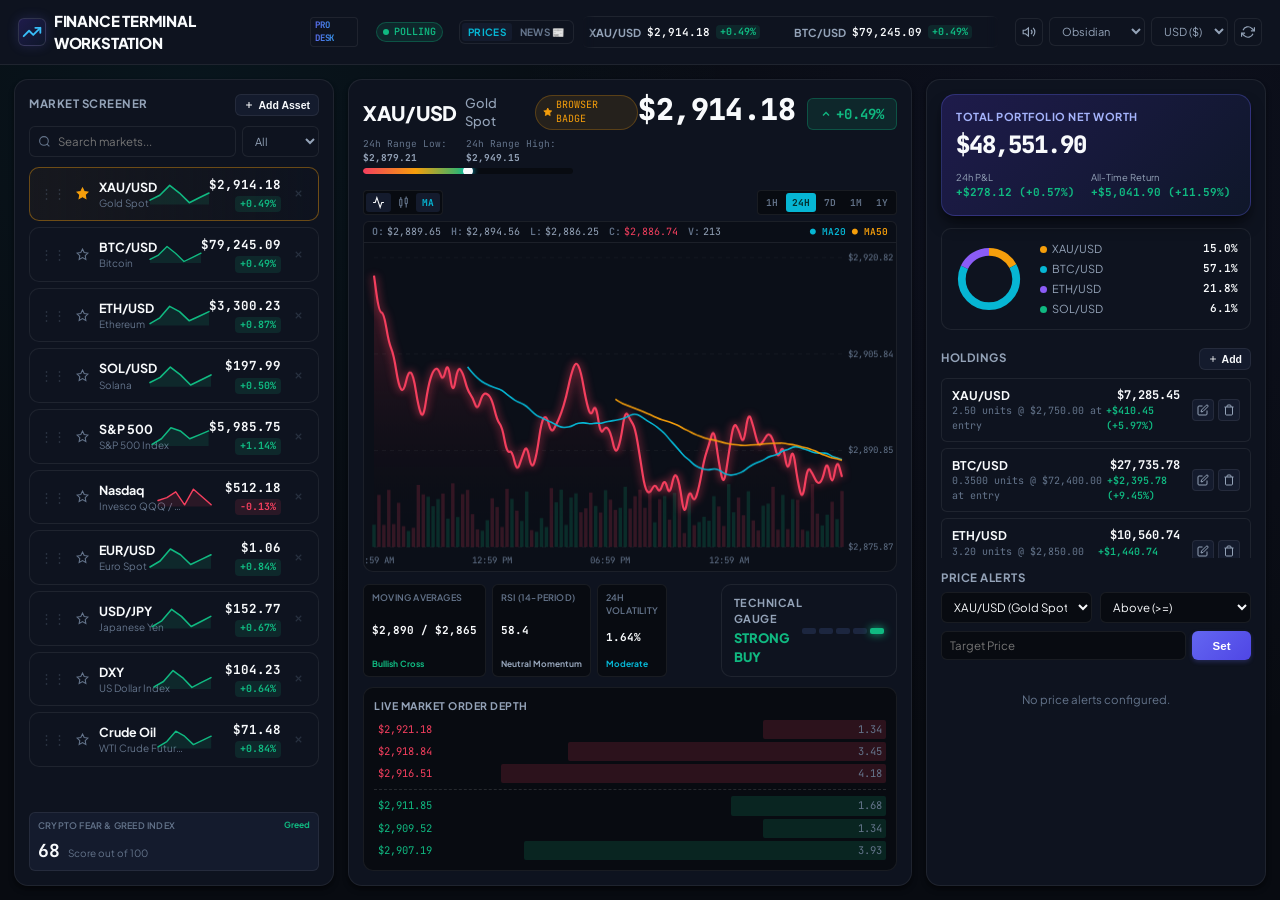
==== commit 9d81bba2: "feat: add live WebSockets, MA overlays, financial news marquee, and fix watchlist persistence" ====
--- a/dashboard.html
+++ b/dashboard.html
@@ -83,15 +83,19 @@
             <span class="brand-tag">PRO DESK</span>
           </div>
         </div>
-        <div class="live-beacon" style="margin-left: 10px;">
-          <span class="beacon-dot"></span>
-          <span>WEBSOCKET LIVE</span>
+        <div class="live-beacon" id="liveBeaconWrap" style="margin-left: 10px;" title="Real-time WebSocket & Market Feed">
+          <span class="beacon-dot" id="beaconDot"></span>
+          <span id="beaconText">LIVE</span>
         </div>
       </div>
 
-      <!-- Center Ticker Tape -->
-      <div style="width: 460px; margin: 0 20px;">
-        <div class="marquee-container" style="margin-bottom: 0; padding: 4px 0;">
+      <!-- Center Ticker Tape & News Toggle -->
+      <div style="width: 540px; margin: 0 16px; display: flex; align-items: center; gap: 8px;">
+        <div class="marquee-mode-bar" style="margin-bottom: 0;">
+          <button class="marquee-mode-btn active" id="btnMarqueePrices" title="Show Live Rolling Prices">Prices</button>
+          <button class="marquee-mode-btn" id="btnMarqueeNews" title="Show Breaking Financial & Crypto News">News 📰</button>
+        </div>
+        <div class="marquee-container" id="marqueeContainer" style="margin-bottom: 0; padding: 4px 0; flex: 1;">
           <div class="marquee-track" id="marqueeTrack">
             <!-- Dynamic items -->
           </div>
@@ -216,6 +220,9 @@
             <button class="chart-type-btn" data-type="candle" id="btnChartCandle" title="Candlestick OHLC">
               <svg viewBox="0 0 24 24" fill="none" stroke="currentColor" stroke-width="2"><rect x="5" y="6" width="4" height="12" rx="1"></rect><line x1="7" y1="2" x2="7" y2="6"></line><line x1="7" y1="18" x2="7" y2="22"></line><rect x="15" y="4" width="4" height="10" rx="1"></rect><line x1="17" y1="1" x2="17" y2="4"></line><line x1="17" y1="14" x2="17" y2="21"></line></svg>
             </button>
+            <button class="chart-type-btn active" id="btnToggleMA" title="Toggle Moving Average Overlays (MA 20 / 50)">
+              MA
+            </button>
           </div>
 
           <div class="timeframe-group">
@@ -225,6 +232,19 @@
             <button class="timeframe-btn" data-range="1m">1M</button>
             <button class="timeframe-btn" data-range="1y">1Y</button>
           </div>
+        </div>
+
+        <!-- OHLCV & MA Crosshair Readout Bar -->
+        <div class="chart-ohlcv-bar" id="chartOhlcvBar">
+          <span class="ohlcv-item"><span class="ohlcv-lbl">O:</span> <span id="ohlcO">—</span></span>
+          <span class="ohlcv-item"><span class="ohlcv-lbl">H:</span> <span id="ohlcH">—</span></span>
+          <span class="ohlcv-item"><span class="ohlcv-lbl">L:</span> <span id="ohlcL">—</span></span>
+          <span class="ohlcv-item"><span class="ohlcv-lbl">C:</span> <span id="ohlcC">—</span></span>
+          <span class="ohlcv-item"><span class="ohlcv-lbl">V:</span> <span id="ohlcV">—</span></span>
+          <span class="ohlcv-item ohlcv-ma-legend" id="maLegendWrap">
+            <span class="ma-pill-20">● MA20</span>
+            <span class="ma-pill-50">● MA50</span>
+          </span>
         </div>
 
         <!-- Large Interactive Chart Canvas -->
--- a/terminal.css
+++ b/terminal.css
@@ -314,16 +314,60 @@
   height: 14px;
 }
 
+/* Marquee Section & Mode Bar */
+.marquee-section {
+  display: flex;
+  align-items: center;
+  gap: 6px;
+  margin-bottom: 8px;
+  width: 100%;
+}
+
+.marquee-mode-bar {
+  display: inline-flex;
+  background: var(--bg-surface);
+  border: 1px solid var(--border-subtle);
+  border-radius: var(--radius-sm);
+  padding: 2px;
+  flex-shrink: 0;
+  gap: 2px;
+}
+
+.marquee-mode-btn {
+  background: transparent;
+  border: none;
+  color: var(--text-tertiary);
+  font-family: var(--font-sans);
+  font-size: 10px;
+  font-weight: 700;
+  text-transform: uppercase;
+  letter-spacing: 0.3px;
+  padding: 3px 6px;
+  border-radius: 3px;
+  cursor: pointer;
+  transition: all var(--transition-fast);
+}
+
+.marquee-mode-btn:hover {
+  color: var(--text-primary);
+}
+
+.marquee-mode-btn.active {
+  background: var(--bg-surface-elevated);
+  color: var(--accent-cyan);
+}
+
 /* Marquee Bar */
 .marquee-container {
   width: 100%;
+  flex: 1;
   height: 32px;
   overflow: hidden;
   background: var(--bg-surface);
   border: 1px solid var(--border-subtle);
   border-radius: var(--radius-sm);
   padding: 0 8px;
-  margin-bottom: 8px;
+  margin-bottom: 0;
   position: relative;
   display: flex;
   align-items: center;
@@ -344,6 +388,54 @@
 
 .marquee-container:hover .marquee-track {
   animation-play-state: paused;
+}
+
+/* News Ticker Items */
+.news-item {
+  display: inline-flex;
+  align-items: center;
+  flex-shrink: 0;
+  white-space: nowrap;
+  gap: 7px;
+  font-size: 11px;
+  line-height: 1;
+  padding: 3px 6px;
+  border-radius: var(--radius-xs);
+  cursor: pointer;
+  text-decoration: none;
+  color: var(--text-primary);
+  transition: all var(--transition-fast);
+}
+
+.news-item:hover {
+  background: var(--bg-surface-hover);
+  color: var(--accent-cyan);
+}
+
+.news-badge {
+  font-size: 9px;
+  font-weight: 800;
+  font-family: var(--font-mono);
+  background: rgba(6, 182, 212, 0.15);
+  color: var(--accent-cyan);
+  border: 1px solid rgba(6, 182, 212, 0.3);
+  padding: 1px 4px;
+  border-radius: var(--radius-xs);
+  letter-spacing: 0.4px;
+}
+
+.news-title {
+  font-weight: 500;
+  max-width: 320px;
+  overflow: hidden;
+  text-overflow: ellipsis;
+  white-space: nowrap;
+}
+
+.news-time {
+  font-family: var(--font-mono);
+  font-size: 9.5px;
+  color: var(--text-tertiary);
 }
 
 .ticker-item {
@@ -680,15 +772,111 @@
   font-weight: 700;
 }
 
+#btnToggleMA {
+  font-family: var(--font-mono);
+  font-size: 9.5px;
+  font-weight: 700;
+  padding: 3px 6px;
+  border-radius: 3px;
+  cursor: pointer;
+  border: none;
+  background: transparent;
+  color: var(--text-tertiary);
+  transition: all var(--transition-fast);
+}
+
+#btnToggleMA:hover {
+  color: var(--text-primary);
+}
+
+#btnToggleMA.active {
+  background: var(--bg-surface-elevated);
+  color: var(--accent-cyan);
+}
+
+/* OHLCV Live Readout Bar */
+.chart-ohlcv-bar {
+  display: flex;
+  align-items: center;
+  gap: 10px;
+  padding: 3px 8px;
+  background: rgba(0, 0, 0, 0.25);
+  border: 1px solid var(--border-subtle);
+  border-bottom: none;
+  border-radius: var(--radius-sm) var(--radius-sm) 0 0;
+  font-family: var(--font-mono);
+  font-size: 10px;
+  color: var(--text-secondary);
+}
+
+.ohlcv-item {
+  display: inline-flex;
+  align-items: center;
+  gap: 3px;
+}
+
+.ohlcv-lbl {
+  color: var(--text-tertiary);
+  font-weight: 600;
+}
+
+.ohlcv-ma-legend {
+  font-size: 9.5px;
+  display: inline-flex;
+  gap: 6px;
+  margin-left: auto;
+}
+
+.ma-pill-20 {
+  color: #06b6d4;
+  font-weight: 600;
+}
+
+.ma-pill-50 {
+  color: #f59e0b;
+  font-weight: 600;
+}
+
 .chart-stage {
   position: relative;
   width: 100%;
   height: 125px;
   background: rgba(0, 0, 0, 0.2);
-  border-radius: var(--radius-md);
+  border-radius: 0 0 var(--radius-md) var(--radius-md);
   border: 1px solid var(--border-subtle);
   overflow: hidden;
   cursor: crosshair;
+}
+
+/* Pulsating WebSocket Beacon */
+.beacon-dot.ws-active {
+  background: #10b981;
+  box-shadow: 0 0 8px #10b981;
+  animation: beacon-ping 1.4s cubic-bezier(0, 0, 0.2, 1) infinite;
+}
+
+@keyframes beacon-ping {
+  0% { transform: scale(0.95); box-shadow: 0 0 0 0 rgba(16, 185, 129, 0.7); }
+  70% { transform: scale(1.1); box-shadow: 0 0 0 6px rgba(16, 185, 129, 0); }
+  100% { transform: scale(0.95); box-shadow: 0 0 0 0 rgba(16, 185, 129, 0); }
+}
+
+.tick-flash-up {
+  animation: tick-pulse-up 0.6s ease-out;
+}
+
+.tick-flash-down {
+  animation: tick-pulse-down 0.6s ease-out;
+}
+
+@keyframes tick-pulse-up {
+  0% { color: #34d399; text-shadow: 0 0 10px rgba(16, 185, 129, 0.6); }
+  100% { color: inherit; text-shadow: none; }
+}
+
+@keyframes tick-pulse-down {
+  0% { color: #fb7185; text-shadow: 0 0 10px rgba(244, 63, 94, 0.6); }
+  100% { color: inherit; text-shadow: none; }
 }
 
 .chart-canvas {
